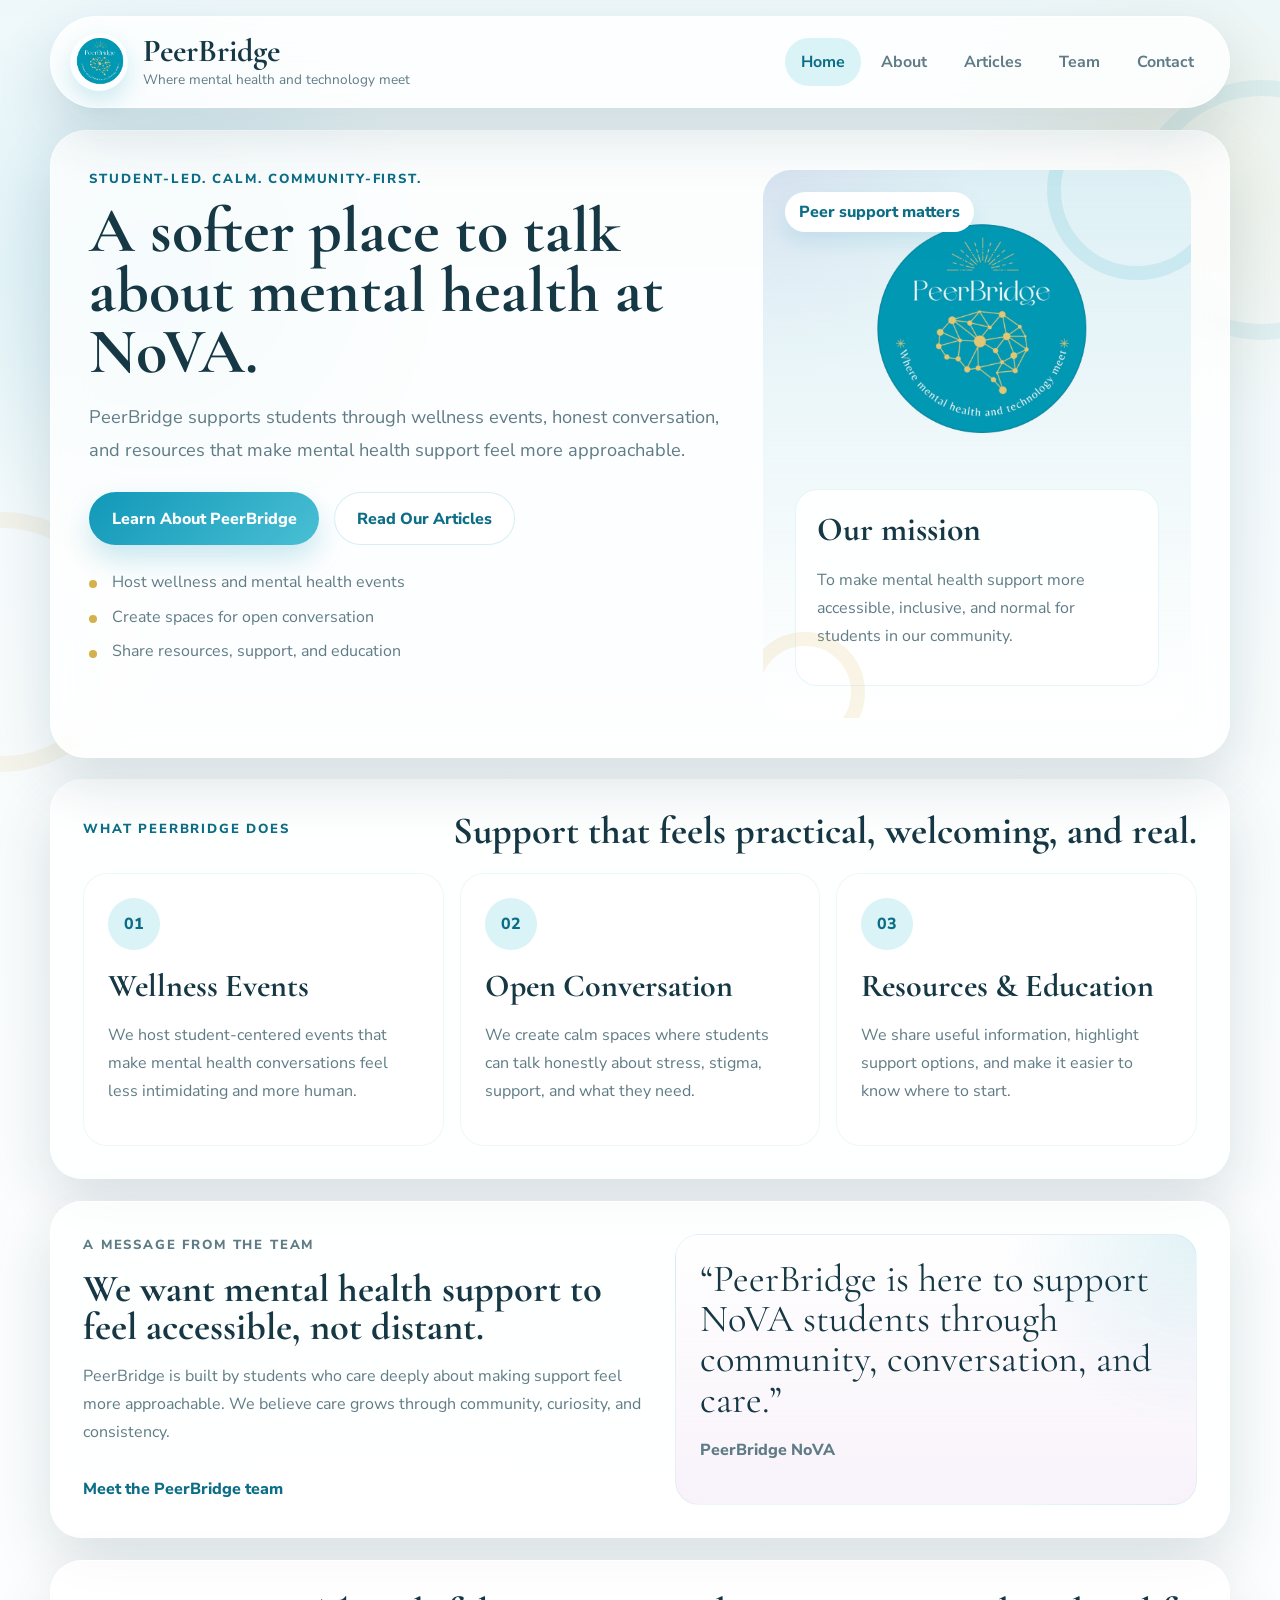
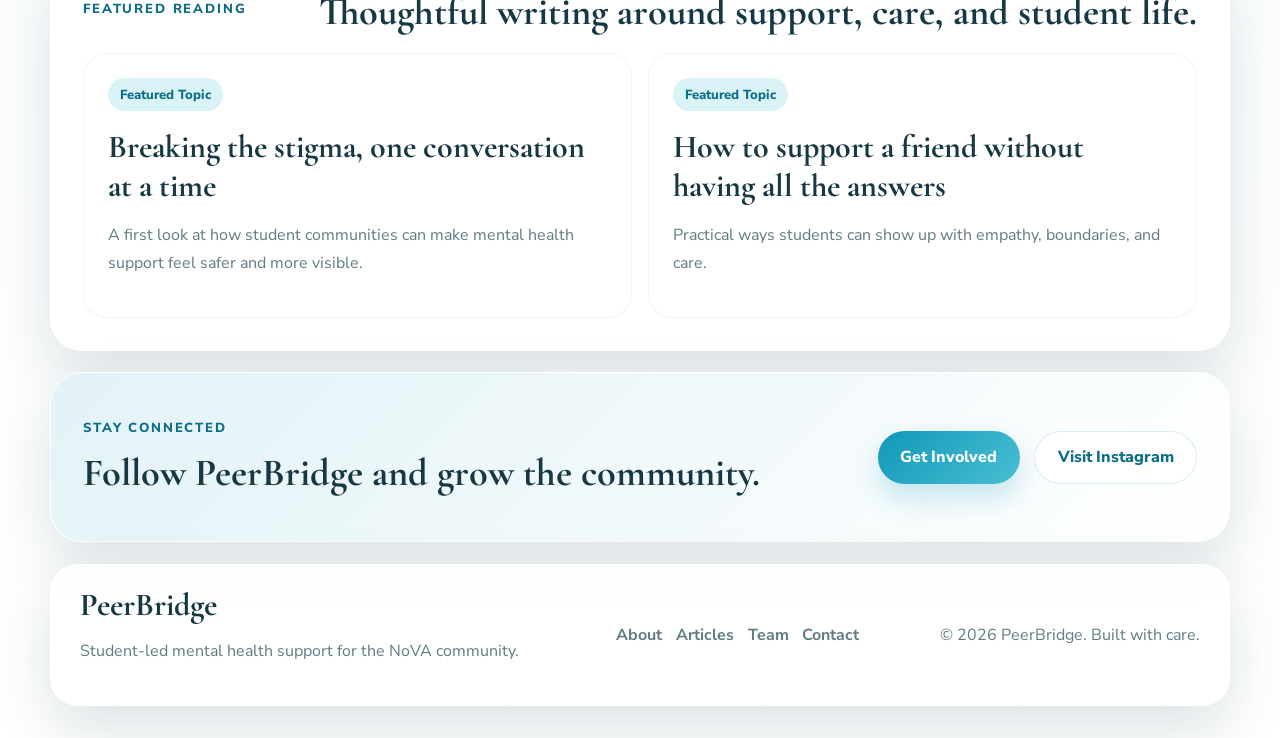
==== index.html @ 62e88b6c "Initial PeerBridge website" ====
<!doctype html>
<html lang="en">
  <head>
    <meta charset="utf-8">
    <meta name="viewport" content="width=device-width, initial-scale=1">
    <title>PeerBridge | Mental Health, Community, and Care</title>
    <meta name="description" content="PeerBridge is a student-led mental health initiative supporting NoVA students through community, conversation, and care.">
    <link rel="preconnect" href="https://fonts.googleapis.com">
    <link rel="preconnect" href="https://fonts.gstatic.com" crossorigin>
    <link href="https://fonts.googleapis.com/css2?family=Cormorant+Garamond:wght@500;600;700&family=Nunito+Sans:wght@400;600;700;800&display=swap" rel="stylesheet">
    <link rel="stylesheet" href="styles.css">
  </head>
  <body>
    <div class="site-shell">
      <header class="site-header">
        <a class="brand" href="index.html">
          <img src="assets/img/peerbridge-logo.png" alt="PeerBridge logo">
          <div>
            <span class="brand-name">PeerBridge</span>
            <span class="brand-tag">Where mental health and technology meet</span>
          </div>
        </a>
        <button class="menu-toggle" type="button" aria-expanded="false" aria-controls="site-nav">
          <span></span>
          <span></span>
          <span></span>
        </button>
        <nav id="site-nav" class="site-nav">
          <a class="active" href="index.html">Home</a>
          <a href="about.html">About</a>
          <a href="articles.html">Articles</a>
          <a href="team.html">Team</a>
          <a href="contact.html">Contact</a>
        </nav>
      </header>

      <main>
        <section class="hero">
          <div class="hero-copy">
            <p class="eyebrow">Student-led. Calm. Community-first.</p>
            <h1>A softer place to talk about mental health at NoVA.</h1>
            <p class="lead">
              PeerBridge supports students through wellness events, honest conversation, and resources
              that make mental health support feel more approachable.
            </p>
            <div class="hero-actions">
              <a class="button button-primary" href="about.html">Learn About PeerBridge</a>
              <a class="button button-secondary" href="articles.html">Read Our Articles</a>
            </div>
            <ul class="hero-highlights">
              <li>Host wellness and mental health events</li>
              <li>Create spaces for open conversation</li>
              <li>Share resources, support, and education</li>
            </ul>
          </div>

          <div class="hero-visual hero-card">
            <div class="visual-badge">Peer support matters</div>
            <img class="hero-logo" src="assets/img/peerbridge-logo.png" alt="PeerBridge logo">
            <div class="mission-card">
              <h2>Our mission</h2>
              <p>To make mental health support more accessible, inclusive, and normal for students in our community.</p>
            </div>
          </div>
        </section>

        <section class="section">
          <div class="section-heading">
            <p class="eyebrow">What PeerBridge does</p>
            <h2>Support that feels practical, welcoming, and real.</h2>
          </div>
          <div class="card-grid three-up">
            <article class="feature-card">
              <div class="feature-icon">01</div>
              <h3>Wellness Events</h3>
              <p>We host student-centered events that make mental health conversations feel less intimidating and more human.</p>
            </article>
            <article class="feature-card">
              <div class="feature-icon">02</div>
              <h3>Open Conversation</h3>
              <p>We create calm spaces where students can talk honestly about stress, stigma, support, and what they need.</p>
            </article>
            <article class="feature-card">
              <div class="feature-icon">03</div>
              <h3>Resources & Education</h3>
              <p>We share useful information, highlight support options, and make it easier to know where to start.</p>
            </article>
          </div>
        </section>

        <section class="section split-section">
          <div class="split-copy">
            <p class="eyebrow">A message from the team</p>
            <h2>We want mental health support to feel accessible, not distant.</h2>
            <p>
              PeerBridge is built by students who care deeply about making support feel more approachable.
              We believe care grows through community, curiosity, and consistency.
            </p>
            <a class="text-link" href="team.html">Meet the PeerBridge team</a>
          </div>
          <div class="quote-card">
            <p class="quote">
              “PeerBridge is here to support NoVA students through community, conversation, and care.”
            </p>
            <p class="quote-credit">PeerBridge NoVA</p>
          </div>
        </section>

        <section class="section">
          <div class="section-heading">
            <p class="eyebrow">Featured reading</p>
            <h2>Thoughtful writing around support, care, and student life.</h2>
          </div>
          <div class="card-grid two-up">
            <article class="article-preview">
              <span class="pill">Featured Topic</span>
              <h3>Breaking the stigma, one conversation at a time</h3>
              <p>A first look at how student communities can make mental health support feel safer and more visible.</p>
            </article>
            <article class="article-preview">
              <span class="pill">Featured Topic</span>
              <h3>How to support a friend without having all the answers</h3>
              <p>Practical ways students can show up with empathy, boundaries, and care.</p>
            </article>
          </div>
        </section>

        <section class="section cta-band">
          <div>
            <p class="eyebrow">Stay connected</p>
            <h2>Follow PeerBridge and grow the community.</h2>
          </div>
          <div class="cta-actions">
            <a class="button button-primary" href="contact.html">Get Involved</a>
            <a class="button button-secondary" href="https://www.instagram.com/peerbridgenova/" target="_blank" rel="noreferrer">Visit Instagram</a>
          </div>
        </section>
      </main>

      <footer class="site-footer">
        <div>
          <span class="brand-name">PeerBridge</span>
          <p>Student-led mental health support for the NoVA community.</p>
        </div>
        <div class="footer-links">
          <a href="about.html">About</a>
          <a href="articles.html">Articles</a>
          <a href="team.html">Team</a>
          <a href="contact.html">Contact</a>
        </div>
        <p class="footer-note">© <span id="year"></span> PeerBridge. Built with care.</p>
      </footer>
    </div>

    <script src="script.js"></script>
  </body>
</html>
---- styles.css ----
:root {
  --bg: #f5fbfd;
  --surface: rgba(255, 255, 255, 0.78);
  --surface-strong: #ffffff;
  --text: #163845;
  --muted: #5f7c86;
  --line: rgba(22, 56, 69, 0.12);
  --primary: #1198b8;
  --primary-deep: #0c6d86;
  --primary-soft: #d9f3f7;
  --gold: #d4b14d;
  --blush: #f5edf8;
  --shadow: 0 24px 60px rgba(14, 59, 74, 0.14);
  --radius: 24px;
  --radius-sm: 16px;
  --max: 1180px;
}

*,
*::before,
*::after {
  box-sizing: border-box;
}

html {
  scroll-behavior: smooth;
}

body {
  margin: 0;
  font-family: "Nunito Sans", sans-serif;
  color: var(--text);
  background:
    radial-gradient(circle at 12% 12%, rgba(17, 152, 184, 0.14), transparent 18rem),
    radial-gradient(circle at 92% 8%, rgba(212, 177, 77, 0.12), transparent 15rem),
    linear-gradient(180deg, #eef8fb 0%, #f9fcfd 34%, #ffffff 100%);
}

body::before,
body::after {
  content: "";
  position: fixed;
  inset: auto;
  width: 260px;
  height: 260px;
  border-radius: 50%;
  border: 16px solid rgba(17, 152, 184, 0.08);
  pointer-events: none;
  z-index: -1;
}

body::before {
  top: 5rem;
  right: -7rem;
}

body::after {
  bottom: 8rem;
  left: -8rem;
  border-color: rgba(212, 177, 77, 0.1);
}

a {
  color: inherit;
  text-decoration: none;
}

img {
  max-width: 100%;
  display: block;
}

.site-shell {
  width: min(calc(100% - 2rem), var(--max));
  margin: 1rem auto 2rem;
}

.site-header,
.site-footer,
.hero,
.feature-card,
.quote-card,
.article-preview,
.article-card,
.team-card,
.contact-panel,
.contact-form,
.stack-card,
.cta-band,
.hero-card {
  backdrop-filter: blur(18px);
}

.site-header {
  position: sticky;
  top: 1rem;
  z-index: 10;
  display: flex;
  align-items: center;
  justify-content: space-between;
  gap: 1.25rem;
  padding: 1rem 1.2rem;
  margin-bottom: 1.4rem;
  background: rgba(255, 255, 255, 0.82);
  border: 1px solid rgba(255, 255, 255, 0.9);
  border-radius: 999px;
  box-shadow: var(--shadow);
}

.brand {
  display: flex;
  align-items: center;
  gap: 0.9rem;
  min-width: 0;
}

.brand img {
  width: 58px;
  height: 58px;
  border-radius: 50%;
  object-fit: cover;
  box-shadow: 0 10px 24px rgba(17, 152, 184, 0.2);
}

.brand-name {
  display: block;
  font-family: "Cormorant Garamond", serif;
  font-size: 2rem;
  font-weight: 700;
  line-height: 1;
}

.brand-tag {
  display: block;
  margin-top: 0.2rem;
  color: var(--muted);
  font-size: 0.85rem;
}

.site-nav {
  display: flex;
  align-items: center;
  gap: 0.3rem;
}

.site-nav a {
  padding: 0.8rem 1rem;
  border-radius: 999px;
  color: var(--muted);
  font-weight: 700;
  transition: 160ms ease;
}

.site-nav a:hover,
.site-nav a.active {
  background: var(--primary-soft);
  color: var(--primary-deep);
}

.menu-toggle {
  display: none;
  width: 50px;
  height: 50px;
  border: none;
  border-radius: 50%;
  background: var(--primary-soft);
  cursor: pointer;
}

.menu-toggle span {
  display: block;
  width: 20px;
  height: 2px;
  margin: 4px auto;
  background: var(--primary-deep);
  border-radius: 999px;
}

.hero,
.page-hero,
.section,
.site-footer {
  background: var(--surface);
  border: 1px solid rgba(255, 255, 255, 0.9);
  box-shadow: var(--shadow);
}

.hero {
  display: grid;
  grid-template-columns: 1.2fr 0.8fr;
  gap: 2rem;
  padding: 2.4rem;
  border-radius: 36px;
}

.hero-copy h1,
.page-hero h1,
.section-heading h2,
.split-copy h2,
.mission-card h2,
.contact-form h2,
.contact-panel h2,
.program-card h2,
.article-card h2,
.quote,
.feature-card h3,
.article-preview h3,
.team-card h2 {
  font-family: "Cormorant Garamond", serif;
}

.hero-copy h1,
.page-hero h1 {
  margin: 0;
  font-size: clamp(3rem, 5vw, 5.7rem);
  line-height: 0.95;
}

.lead {
  max-width: 42rem;
  color: var(--muted);
  font-size: 1.14rem;
  line-height: 1.8;
}

.eyebrow {
  margin: 0 0 0.8rem;
  text-transform: uppercase;
  letter-spacing: 0.14em;
  color: var(--primary-deep);
  font-size: 0.82rem;
  font-weight: 800;
}

.hero-actions,
.cta-actions {
  display: flex;
  flex-wrap: wrap;
  gap: 0.9rem;
  margin: 1.6rem 0;
}

.button {
  display: inline-flex;
  align-items: center;
  justify-content: center;
  gap: 0.5rem;
  min-height: 50px;
  padding: 0.9rem 1.4rem;
  border-radius: 999px;
  font-weight: 800;
  transition: transform 160ms ease, box-shadow 160ms ease, background 160ms ease;
}

.button:hover {
  transform: translateY(-2px);
}

.button-primary {
  background: linear-gradient(135deg, var(--primary) 0%, #49bfd4 100%);
  color: white;
  box-shadow: 0 14px 28px rgba(17, 152, 184, 0.22);
}

.button-secondary {
  background: white;
  color: var(--primary-deep);
  border: 1px solid rgba(17, 152, 184, 0.16);
}

.hero-highlights,
.detail-list,
.contact-list {
  margin: 1.2rem 0 0;
  padding: 0;
  list-style: none;
}

.hero-highlights li,
.detail-list li,
.contact-list li {
  position: relative;
  padding-left: 1.4rem;
  margin-bottom: 0.8rem;
  color: var(--muted);
}

.hero-highlights li::before,
.detail-list li::before,
.contact-list li::before {
  content: "";
  position: absolute;
  left: 0;
  top: 0.6rem;
  width: 8px;
  height: 8px;
  border-radius: 50%;
  background: var(--gold);
}

.hero-card {
  position: relative;
  display: flex;
  flex-direction: column;
  align-items: center;
  justify-content: center;
  gap: 1.5rem;
  padding: 2rem;
  overflow: hidden;
  border-radius: 28px;
  background:
    linear-gradient(180deg, rgba(17, 152, 184, 0.14), rgba(255, 255, 255, 0.75)),
    radial-gradient(circle at top left, rgba(245, 237, 248, 0.9), transparent 13rem),
    var(--surface-strong);
}

.hero-card::before,
.hero-card::after {
  content: "";
  position: absolute;
  border-radius: 999px;
  border: 14px solid rgba(17, 152, 184, 0.12);
}

.hero-card::before {
  width: 180px;
  height: 180px;
  top: -70px;
  right: -36px;
}

.hero-card::after {
  width: 120px;
  height: 120px;
  bottom: -34px;
  left: -18px;
  border-color: rgba(212, 177, 77, 0.14);
}

.hero-logo {
  width: min(280px, 100%);
}

.visual-badge {
  position: absolute;
  top: 1.4rem;
  left: 1.4rem;
  padding: 0.55rem 0.85rem;
  border-radius: 999px;
  background: white;
  color: var(--primary-deep);
  font-weight: 800;
  box-shadow: 0 10px 20px rgba(17, 152, 184, 0.12);
}

.mission-card {
  padding: 1.2rem 1.3rem;
  border-radius: 22px;
  background: rgba(255, 255, 255, 0.88);
  border: 1px solid rgba(17, 152, 184, 0.1);
}

.mission-card h2 {
  margin: 0 0 0.4rem;
  font-size: 2.1rem;
}

.mission-card p,
.feature-card p,
.quote-credit,
.article-card p,
.article-preview p,
.team-card p,
.form-note,
.footer-note,
.site-footer p,
.split-copy p,
.stack-card p,
.contact-panel p {
  color: var(--muted);
  line-height: 1.75;
}

.section,
.page-hero {
  margin-top: 1.35rem;
  padding: 2rem;
  border-radius: 32px;
}

.section-heading {
  display: flex;
  justify-content: space-between;
  gap: 1rem;
  align-items: end;
  margin-bottom: 1.4rem;
}

.section-heading h2,
.split-copy h2 {
  margin: 0;
  font-size: clamp(2.2rem, 3vw, 3.4rem);
  line-height: 1;
}

.card-grid {
  display: grid;
  gap: 1rem;
}

.three-up {
  grid-template-columns: repeat(3, minmax(0, 1fr));
}

.two-up {
  grid-template-columns: repeat(2, minmax(0, 1fr));
}

.feature-card,
.article-preview,
.article-card,
.team-card,
.contact-panel,
.contact-form,
.stack-card,
.quote-card {
  padding: 1.5rem;
  border-radius: 24px;
  background: rgba(255, 255, 255, 0.86);
  border: 1px solid rgba(17, 152, 184, 0.08);
}

.feature-icon,
.team-mark {
  display: inline-flex;
  align-items: center;
  justify-content: center;
  min-width: 52px;
  min-height: 52px;
  padding: 0.4rem 0.8rem;
  border-radius: 999px;
  background: var(--primary-soft);
  color: var(--primary-deep);
  font-weight: 800;
}

.feature-card h3,
.article-preview h3 {
  margin: 1rem 0 0.5rem;
  font-size: 2rem;
}

.split-section {
  display: grid;
  grid-template-columns: 1.05fr 0.95fr;
  gap: 1rem;
  align-items: stretch;
}

.quote-card {
  display: flex;
  flex-direction: column;
  justify-content: center;
  background:
    radial-gradient(circle at top right, rgba(17, 152, 184, 0.12), transparent 12rem),
    linear-gradient(180deg, rgba(255, 255, 255, 0.9), rgba(245, 237, 248, 0.7));
}

.quote {
  margin: 0;
  font-size: clamp(2rem, 3vw, 3.2rem);
  line-height: 1.05;
}

.quote-credit {
  margin-top: 1rem;
  font-weight: 800;
}

.text-link {
  display: inline-flex;
  margin-top: 1rem;
  color: var(--primary-deep);
  font-weight: 800;
}

.pill {
  display: inline-flex;
  padding: 0.45rem 0.75rem;
  border-radius: 999px;
  background: var(--primary-soft);
  color: var(--primary-deep);
  font-size: 0.82rem;
  font-weight: 800;
}

.cta-band {
  display: flex;
  align-items: center;
  justify-content: space-between;
  gap: 1rem;
  background:
    linear-gradient(135deg, rgba(17, 152, 184, 0.12), rgba(255, 255, 255, 0.92)),
    white;
}

.cta-band h2 {
  margin: 0;
  font-family: "Cormorant Garamond", serif;
  font-size: clamp(2rem, 3vw, 3rem);
}

.site-footer {
  display: grid;
  grid-template-columns: 1.1fr 0.9fr auto;
  gap: 1rem;
  align-items: center;
  padding: 1.5rem 1.8rem;
  margin-top: 1.35rem;
  border-radius: 28px;
}

.footer-links {
  display: flex;
  flex-wrap: wrap;
  gap: 0.85rem;
  justify-content: center;
}

.footer-links a {
  color: var(--muted);
  font-weight: 700;
}

.page-main {
  display: grid;
  gap: 0;
}

.info-stack {
  display: grid;
  gap: 1rem;
}

.stack-card h3,
.program-card h2,
.contact-form h2,
.contact-panel h2 {
  margin-top: 0;
  font-family: "Cormorant Garamond", serif;
  font-size: 2rem;
}

.team-grid {
  display: grid;
  grid-template-columns: repeat(2, minmax(0, 1fr));
  gap: 1rem;
}

.team-card h2 {
  margin: 1rem 0 0.3rem;
  font-size: 2.1rem;
}

.team-role {
  margin: 0 0 0.8rem;
  color: var(--primary-deep);
  font-weight: 800;
}

.team-fact {
  margin-top: 1rem;
  padding-top: 1rem;
  border-top: 1px solid var(--line);
  font-weight: 700;
}

.contact-layout {
  display: grid;
  grid-template-columns: 0.95fr 1.05fr;
  gap: 1rem;
}

.contact-form {
  display: grid;
  gap: 1rem;
}

.contact-form label {
  display: grid;
  gap: 0.45rem;
  font-weight: 700;
}

.contact-form input,
.contact-form textarea {
  width: 100%;
  padding: 0.9rem 1rem;
  border: 1px solid rgba(17, 152, 184, 0.18);
  border-radius: 16px;
  font: inherit;
  color: var(--text);
  background: white;
}

.contact-form textarea {
  resize: vertical;
}

.form-success {
  margin: 0;
  padding: 0.95rem 1rem;
  border-radius: 16px;
  background: #ecf9ef;
  color: #1e6d33;
  font-weight: 700;
}

@media (max-width: 980px) {
  .hero,
  .split-section,
  .contact-layout,
  .site-footer {
    grid-template-columns: 1fr;
  }

  .three-up,
  .two-up,
  .team-grid {
    grid-template-columns: 1fr;
  }

  .site-footer {
    text-align: center;
  }
}

@media (max-width: 780px) {
  .site-shell {
    width: min(calc(100% - 1rem), var(--max));
  }

  .site-header {
    border-radius: 30px;
    align-items: flex-start;
    flex-wrap: wrap;
  }

  .menu-toggle {
    display: inline-block;
  }

  .site-nav {
    display: none;
    width: 100%;
    flex-direction: column;
    align-items: stretch;
    padding-top: 0.8rem;
  }

  .site-nav.open {
    display: flex;
  }

  .site-nav a {
    padding: 0.9rem 1rem;
  }

  .hero,
  .section,
  .page-hero,
  .site-footer {
    padding: 1.4rem;
    border-radius: 26px;
  }

  .brand-name {
    font-size: 1.7rem;
  }

  .hero-copy h1,
  .page-hero h1 {
    font-size: clamp(2.4rem, 12vw, 4rem);
  }

  .section-heading {
    align-items: start;
    flex-direction: column;
  }

  .cta-band {
    flex-direction: column;
    align-items: start;
  }
}
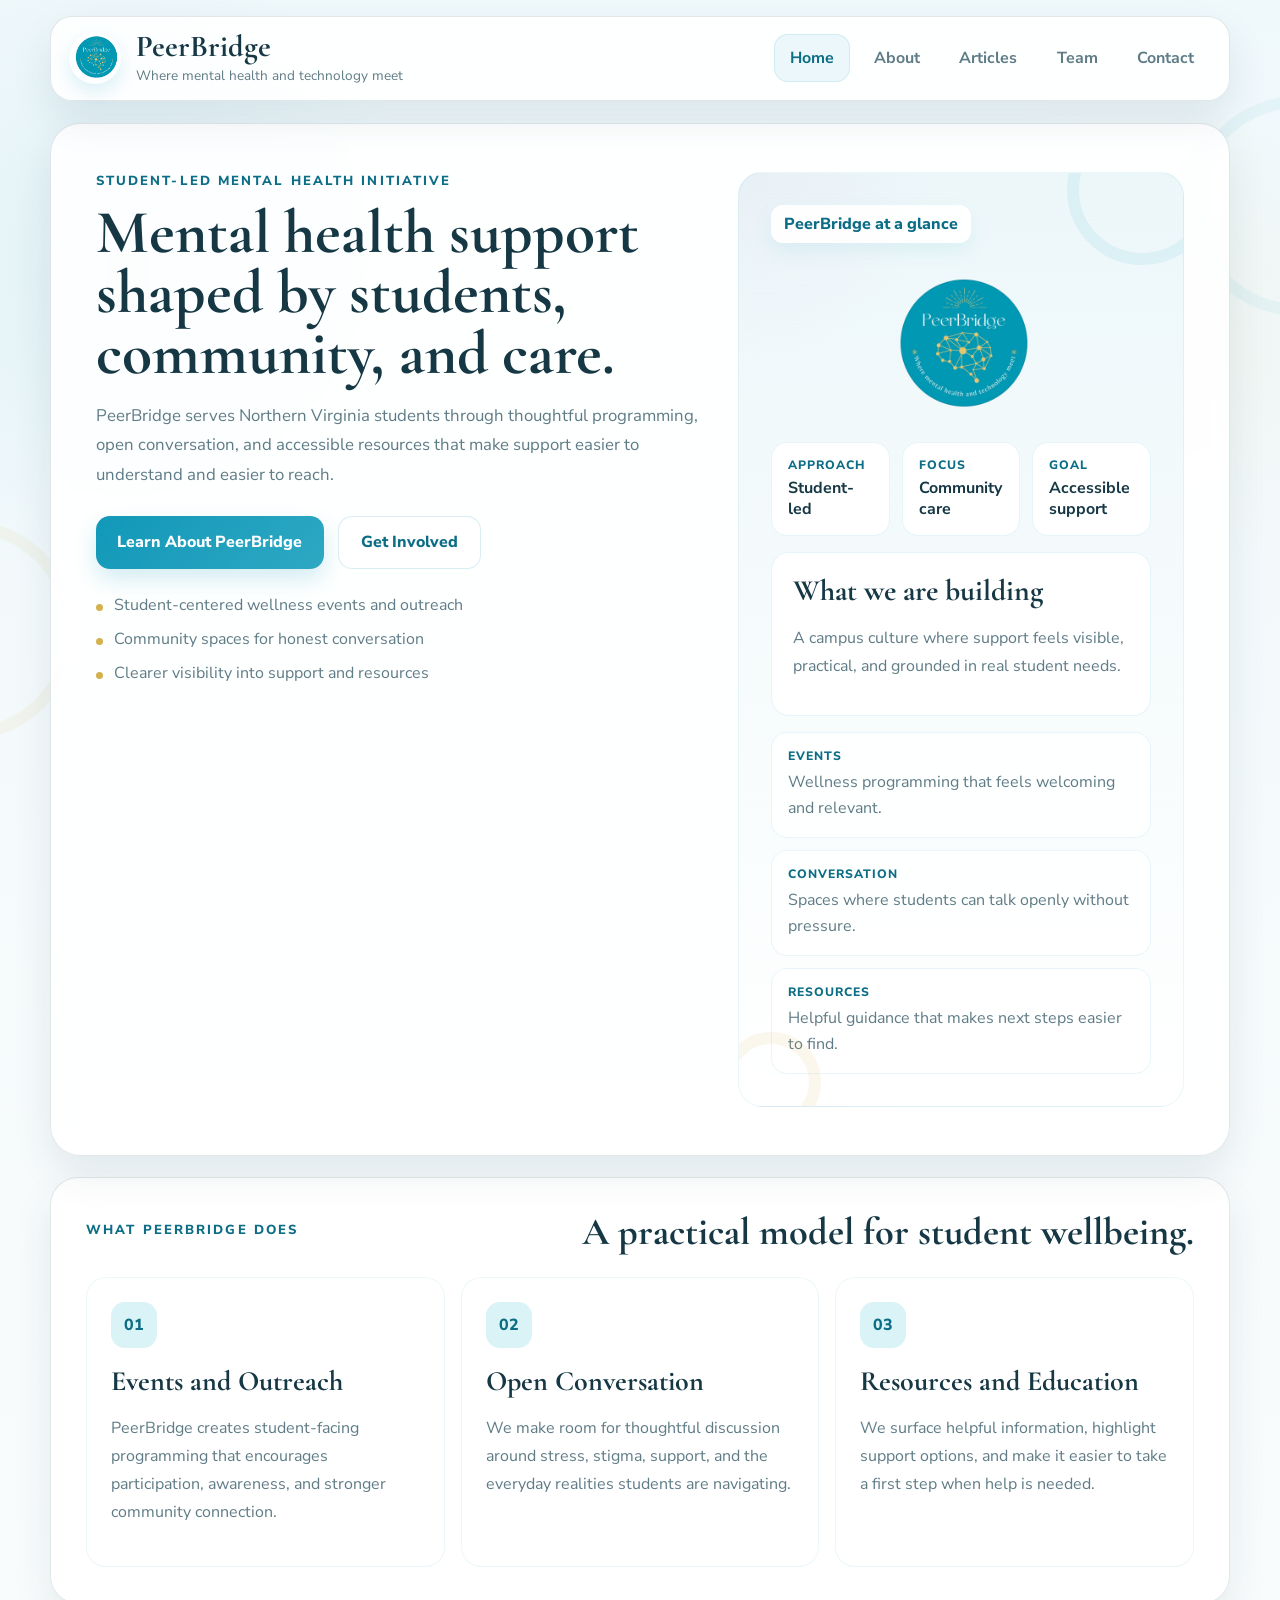
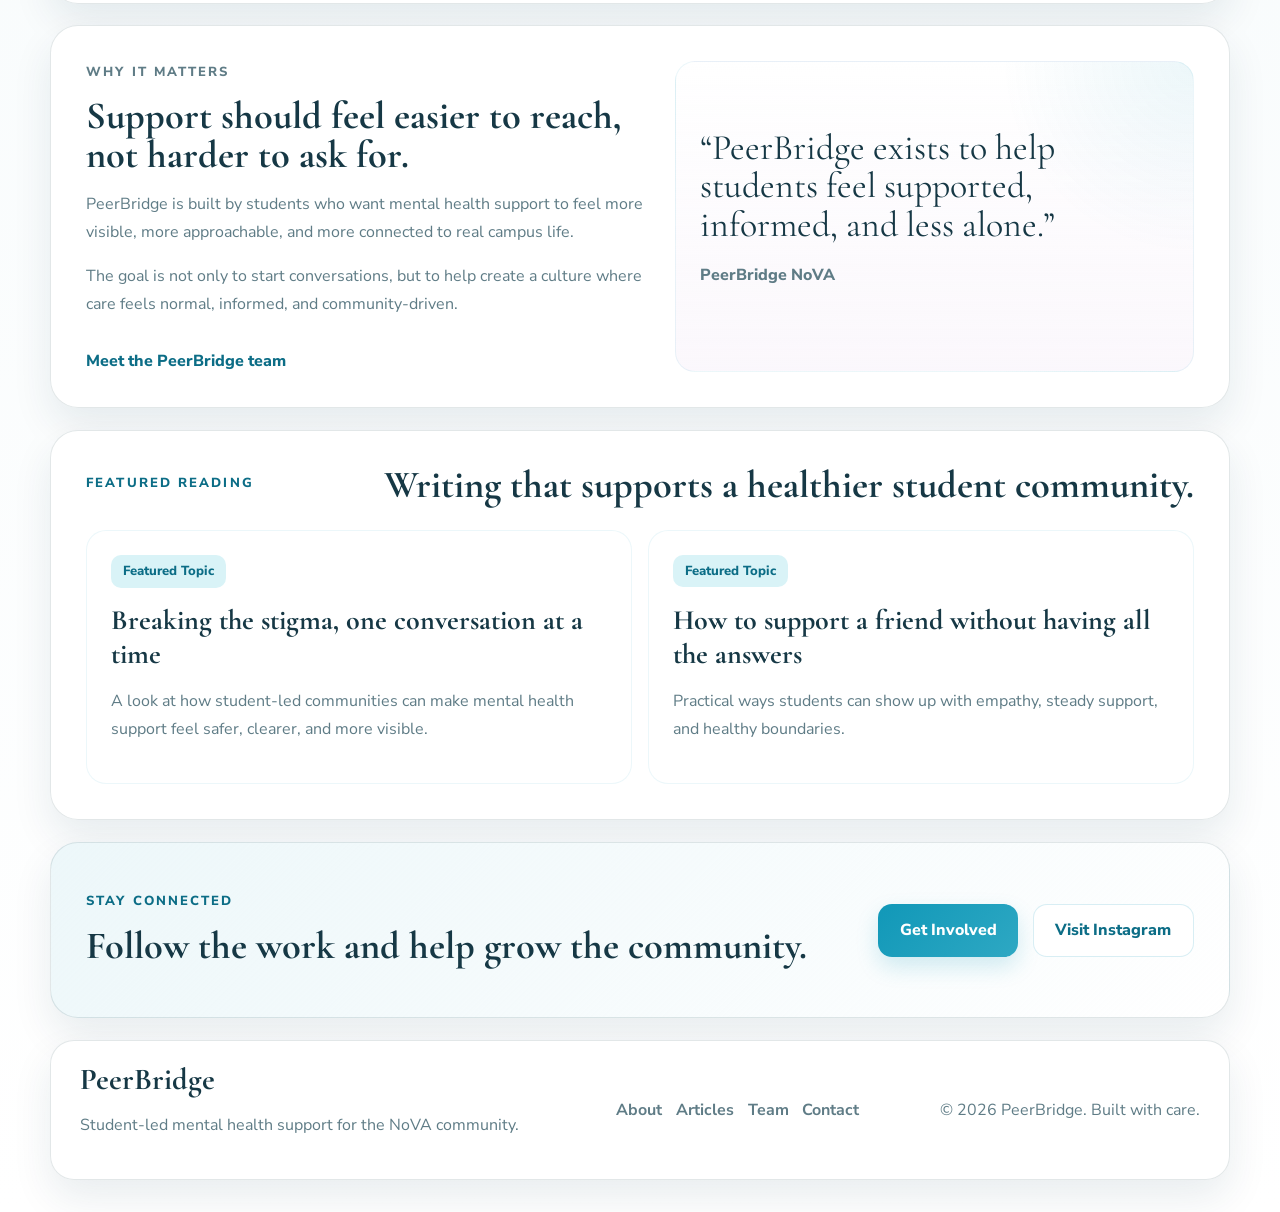
==== commit 3c10be8e: "Refine site visual direction" ====
--- a/index.html
+++ b/index.html
@@ -37,29 +37,57 @@
       <main>
         <section class="hero">
           <div class="hero-copy">
-            <p class="eyebrow">Student-led. Calm. Community-first.</p>
-            <h1>A softer place to talk about mental health at NoVA.</h1>
+            <p class="eyebrow">Student-led mental health initiative</p>
+            <h1>Mental health support shaped by students, community, and care.</h1>
             <p class="lead">
-              PeerBridge supports students through wellness events, honest conversation, and resources
-              that make mental health support feel more approachable.
+              PeerBridge serves Northern Virginia students through thoughtful programming, open conversation,
+              and accessible resources that make support easier to understand and easier to reach.
             </p>
             <div class="hero-actions">
               <a class="button button-primary" href="about.html">Learn About PeerBridge</a>
-              <a class="button button-secondary" href="articles.html">Read Our Articles</a>
+              <a class="button button-secondary" href="contact.html">Get Involved</a>
             </div>
             <ul class="hero-highlights">
-              <li>Host wellness and mental health events</li>
-              <li>Create spaces for open conversation</li>
-              <li>Share resources, support, and education</li>
+              <li>Student-centered wellness events and outreach</li>
+              <li>Community spaces for honest conversation</li>
+              <li>Clearer visibility into support and resources</li>
             </ul>
           </div>
 
           <div class="hero-visual hero-card">
-            <div class="visual-badge">Peer support matters</div>
+            <div class="visual-badge">PeerBridge at a glance</div>
             <img class="hero-logo" src="assets/img/peerbridge-logo.png" alt="PeerBridge logo">
+            <div class="hero-stat-grid">
+              <div class="stat-card">
+                <span class="stat-label">Approach</span>
+                <strong>Student-led</strong>
+              </div>
+              <div class="stat-card">
+                <span class="stat-label">Focus</span>
+                <strong>Community care</strong>
+              </div>
+              <div class="stat-card">
+                <span class="stat-label">Goal</span>
+                <strong>Accessible support</strong>
+              </div>
+            </div>
             <div class="mission-card">
-              <h2>Our mission</h2>
-              <p>To make mental health support more accessible, inclusive, and normal for students in our community.</p>
+              <h2>What we are building</h2>
+              <p>A campus culture where support feels visible, practical, and grounded in real student needs.</p>
+            </div>
+            <div class="focus-list" aria-label="PeerBridge focus areas">
+              <div class="focus-item">
+                <span class="focus-label">Events</span>
+                <p>Wellness programming that feels welcoming and relevant.</p>
+              </div>
+              <div class="focus-item">
+                <span class="focus-label">Conversation</span>
+                <p>Spaces where students can talk openly without pressure.</p>
+              </div>
+              <div class="focus-item">
+                <span class="focus-label">Resources</span>
+                <p>Helpful guidance that makes next steps easier to find.</p>
+              </div>
             </div>
           </div>
         </section>
@@ -67,40 +95,44 @@
         <section class="section">
           <div class="section-heading">
             <p class="eyebrow">What PeerBridge does</p>
-            <h2>Support that feels practical, welcoming, and real.</h2>
+            <h2>A practical model for student wellbeing.</h2>
           </div>
           <div class="card-grid three-up">
             <article class="feature-card">
               <div class="feature-icon">01</div>
-              <h3>Wellness Events</h3>
-              <p>We host student-centered events that make mental health conversations feel less intimidating and more human.</p>
+              <h3>Events and Outreach</h3>
+              <p>PeerBridge creates student-facing programming that encourages participation, awareness, and stronger community connection.</p>
             </article>
             <article class="feature-card">
               <div class="feature-icon">02</div>
               <h3>Open Conversation</h3>
-              <p>We create calm spaces where students can talk honestly about stress, stigma, support, and what they need.</p>
+              <p>We make room for thoughtful discussion around stress, stigma, support, and the everyday realities students are navigating.</p>
             </article>
             <article class="feature-card">
               <div class="feature-icon">03</div>
-              <h3>Resources & Education</h3>
-              <p>We share useful information, highlight support options, and make it easier to know where to start.</p>
+              <h3>Resources and Education</h3>
+              <p>We surface helpful information, highlight support options, and make it easier to take a first step when help is needed.</p>
             </article>
           </div>
         </section>
 
         <section class="section split-section">
           <div class="split-copy">
-            <p class="eyebrow">A message from the team</p>
-            <h2>We want mental health support to feel accessible, not distant.</h2>
+            <p class="eyebrow">Why it matters</p>
+            <h2>Support should feel easier to reach, not harder to ask for.</h2>
             <p>
-              PeerBridge is built by students who care deeply about making support feel more approachable.
-              We believe care grows through community, curiosity, and consistency.
+              PeerBridge is built by students who want mental health support to feel more visible, more approachable,
+              and more connected to real campus life.
+            </p>
+            <p>
+              The goal is not only to start conversations, but to help create a culture where care feels normal,
+              informed, and community-driven.
             </p>
             <a class="text-link" href="team.html">Meet the PeerBridge team</a>
           </div>
           <div class="quote-card">
             <p class="quote">
-              “PeerBridge is here to support NoVA students through community, conversation, and care.”
+              “PeerBridge exists to help students feel supported, informed, and less alone.”
             </p>
             <p class="quote-credit">PeerBridge NoVA</p>
           </div>
@@ -109,18 +141,18 @@
         <section class="section">
           <div class="section-heading">
             <p class="eyebrow">Featured reading</p>
-            <h2>Thoughtful writing around support, care, and student life.</h2>
+            <h2>Writing that supports a healthier student community.</h2>
           </div>
           <div class="card-grid two-up">
             <article class="article-preview">
               <span class="pill">Featured Topic</span>
               <h3>Breaking the stigma, one conversation at a time</h3>
-              <p>A first look at how student communities can make mental health support feel safer and more visible.</p>
+              <p>A look at how student-led communities can make mental health support feel safer, clearer, and more visible.</p>
             </article>
             <article class="article-preview">
               <span class="pill">Featured Topic</span>
               <h3>How to support a friend without having all the answers</h3>
-              <p>Practical ways students can show up with empathy, boundaries, and care.</p>
+              <p>Practical ways students can show up with empathy, steady support, and healthy boundaries.</p>
             </article>
           </div>
         </section>
@@ -128,7 +160,7 @@
         <section class="section cta-band">
           <div>
             <p class="eyebrow">Stay connected</p>
-            <h2>Follow PeerBridge and grow the community.</h2>
+            <h2>Follow the work and help grow the community.</h2>
           </div>
           <div class="cta-actions">
             <a class="button button-primary" href="contact.html">Get Involved</a>
--- a/styles.css
+++ b/styles.css
@@ -1,6 +1,6 @@
 :root {
   --bg: #f5fbfd;
-  --surface: rgba(255, 255, 255, 0.78);
+  --surface: rgba(255, 255, 255, 0.9);
   --surface-strong: #ffffff;
   --text: #163845;
   --muted: #5f7c86;
@@ -10,9 +10,9 @@
   --primary-soft: #d9f3f7;
   --gold: #d4b14d;
   --blush: #f5edf8;
-  --shadow: 0 24px 60px rgba(14, 59, 74, 0.14);
-  --radius: 24px;
-  --radius-sm: 16px;
+  --shadow: 0 18px 40px rgba(14, 59, 74, 0.09);
+  --radius: 20px;
+  --radius-sm: 14px;
   --max: 1180px;
 }
 
@@ -31,9 +31,9 @@
   font-family: "Nunito Sans", sans-serif;
   color: var(--text);
   background:
-    radial-gradient(circle at 12% 12%, rgba(17, 152, 184, 0.14), transparent 18rem),
-    radial-gradient(circle at 92% 8%, rgba(212, 177, 77, 0.12), transparent 15rem),
-    linear-gradient(180deg, #eef8fb 0%, #f9fcfd 34%, #ffffff 100%);
+    radial-gradient(circle at 10% 10%, rgba(17, 152, 184, 0.08), transparent 20rem),
+    radial-gradient(circle at 88% 12%, rgba(212, 177, 77, 0.08), transparent 16rem),
+    linear-gradient(180deg, #eff8fb 0%, #f7fbfc 42%, #ffffff 100%);
 }
 
 body::before,
@@ -41,23 +41,23 @@
   content: "";
   position: fixed;
   inset: auto;
-  width: 260px;
-  height: 260px;
+  width: 220px;
+  height: 220px;
   border-radius: 50%;
-  border: 16px solid rgba(17, 152, 184, 0.08);
+  border: 12px solid rgba(17, 152, 184, 0.05);
   pointer-events: none;
   z-index: -1;
 }
 
 body::before {
-  top: 5rem;
-  right: -7rem;
+  top: 6rem;
+  right: -8rem;
 }
 
 body::after {
-  bottom: 8rem;
-  left: -8rem;
-  border-color: rgba(212, 177, 77, 0.1);
+  bottom: 10rem;
+  left: -9rem;
+  border-color: rgba(212, 177, 77, 0.08);
 }
 
 a {
@@ -88,7 +88,7 @@
 .stack-card,
 .cta-band,
 .hero-card {
-  backdrop-filter: blur(18px);
+  backdrop-filter: blur(10px);
 }
 
 .site-header {
@@ -99,11 +99,11 @@
   align-items: center;
   justify-content: space-between;
   gap: 1.25rem;
-  padding: 1rem 1.2rem;
+  padding: 0.95rem 1.15rem;
   margin-bottom: 1.4rem;
-  background: rgba(255, 255, 255, 0.82);
-  border: 1px solid rgba(255, 255, 255, 0.9);
-  border-radius: 999px;
+  background: rgba(255, 255, 255, 0.9);
+  border: 1px solid var(--line);
+  border-radius: 22px;
   box-shadow: var(--shadow);
 }
 
@@ -115,17 +115,17 @@
 }
 
 .brand img {
-  width: 58px;
-  height: 58px;
+  width: 52px;
+  height: 52px;
   border-radius: 50%;
   object-fit: cover;
-  box-shadow: 0 10px 24px rgba(17, 152, 184, 0.2);
+  box-shadow: 0 8px 18px rgba(17, 152, 184, 0.14);
 }
 
 .brand-name {
   display: block;
   font-family: "Cormorant Garamond", serif;
-  font-size: 2rem;
+  font-size: 1.9rem;
   font-weight: 700;
   line-height: 1;
 }
@@ -140,12 +140,13 @@
 .site-nav {
   display: flex;
   align-items: center;
-  gap: 0.3rem;
+  gap: 0.45rem;
 }
 
 .site-nav a {
-  padding: 0.8rem 1rem;
-  border-radius: 999px;
+  padding: 0.75rem 0.95rem;
+  border: 1px solid transparent;
+  border-radius: 14px;
   color: var(--muted);
   font-weight: 700;
   transition: 160ms ease;
@@ -153,7 +154,8 @@
 
 .site-nav a:hover,
 .site-nav a.active {
-  background: var(--primary-soft);
+  background: rgba(17, 152, 184, 0.08);
+  border-color: rgba(17, 152, 184, 0.12);
   color: var(--primary-deep);
 }
 
@@ -162,7 +164,7 @@
   width: 50px;
   height: 50px;
   border: none;
-  border-radius: 50%;
+  border-radius: 14px;
   background: var(--primary-soft);
   cursor: pointer;
 }
@@ -181,16 +183,16 @@
 .section,
 .site-footer {
   background: var(--surface);
-  border: 1px solid rgba(255, 255, 255, 0.9);
+  border: 1px solid var(--line);
   box-shadow: var(--shadow);
 }
 
 .hero {
   display: grid;
-  grid-template-columns: 1.2fr 0.8fr;
-  gap: 2rem;
-  padding: 2.4rem;
-  border-radius: 36px;
+  grid-template-columns: 1.15fr 0.85fr;
+  gap: 2.4rem;
+  padding: 3rem 2.8rem;
+  border-radius: 30px;
 }
 
 .hero-copy h1,
@@ -212,21 +214,21 @@
 .hero-copy h1,
 .page-hero h1 {
   margin: 0;
-  font-size: clamp(3rem, 5vw, 5.7rem);
-  line-height: 0.95;
+  font-size: clamp(2.9rem, 4.8vw, 5.2rem);
+  line-height: 0.98;
 }
 
 .lead {
   max-width: 42rem;
   color: var(--muted);
-  font-size: 1.14rem;
-  line-height: 1.8;
+  font-size: 1.05rem;
+  line-height: 1.78;
 }
 
 .eyebrow {
   margin: 0 0 0.8rem;
   text-transform: uppercase;
-  letter-spacing: 0.14em;
+  letter-spacing: 0.16em;
   color: var(--primary-deep);
   font-size: 0.82rem;
   font-weight: 800;
@@ -245,25 +247,25 @@
   align-items: center;
   justify-content: center;
   gap: 0.5rem;
-  min-height: 50px;
-  padding: 0.9rem 1.4rem;
-  border-radius: 999px;
+  min-height: 48px;
+  padding: 0.9rem 1.35rem;
+  border-radius: 14px;
   font-weight: 800;
   transition: transform 160ms ease, box-shadow 160ms ease, background 160ms ease;
 }
 
 .button:hover {
-  transform: translateY(-2px);
+  transform: translateY(-1px);
 }
 
 .button-primary {
-  background: linear-gradient(135deg, var(--primary) 0%, #49bfd4 100%);
+  background: linear-gradient(135deg, #1198b8 0%, #2ea8c3 100%);
   color: white;
-  box-shadow: 0 14px 28px rgba(17, 152, 184, 0.22);
+  box-shadow: 0 10px 22px rgba(17, 152, 184, 0.18);
 }
 
 .button-secondary {
-  background: white;
+  background: rgba(255, 255, 255, 0.92);
   color: var(--primary-deep);
   border: 1px solid rgba(17, 152, 184, 0.16);
 }
@@ -280,8 +282,8 @@
 .detail-list li,
 .contact-list li {
   position: relative;
-  padding-left: 1.4rem;
-  margin-bottom: 0.8rem;
+  padding-left: 1.15rem;
+  margin-bottom: 0.75rem;
   color: var(--muted);
 }
 
@@ -292,9 +294,9 @@
   position: absolute;
   left: 0;
   top: 0.6rem;
-  width: 8px;
-  height: 8px;
-  border-radius: 50%;
+  width: 7px;
+  height: 7px;
+  border-radius: 999px;
   background: var(--gold);
 }
 
@@ -302,16 +304,17 @@
   position: relative;
   display: flex;
   flex-direction: column;
-  align-items: center;
+  align-items: stretch;
   justify-content: center;
-  gap: 1.5rem;
+  gap: 1rem;
   padding: 2rem;
   overflow: hidden;
-  border-radius: 28px;
+  border-radius: 24px;
   background:
-    linear-gradient(180deg, rgba(17, 152, 184, 0.14), rgba(255, 255, 255, 0.75)),
-    radial-gradient(circle at top left, rgba(245, 237, 248, 0.9), transparent 13rem),
+    linear-gradient(180deg, rgba(17, 152, 184, 0.08), rgba(255, 255, 255, 0.92)),
+    radial-gradient(circle at top left, rgba(245, 237, 248, 0.45), transparent 12rem),
     var(--surface-strong);
+  border: 1px solid rgba(17, 152, 184, 0.08);
 }
 
 .hero-card::before,
@@ -319,50 +322,98 @@
   content: "";
   position: absolute;
   border-radius: 999px;
-  border: 14px solid rgba(17, 152, 184, 0.12);
+  border: 12px solid rgba(17, 152, 184, 0.08);
 }
 
 .hero-card::before {
-  width: 180px;
-  height: 180px;
-  top: -70px;
-  right: -36px;
+  width: 150px;
+  height: 150px;
+  top: -58px;
+  right: -34px;
 }
 
 .hero-card::after {
-  width: 120px;
-  height: 120px;
-  bottom: -34px;
+  width: 100px;
+  height: 100px;
+  bottom: -26px;
   left: -18px;
-  border-color: rgba(212, 177, 77, 0.14);
+  border-color: rgba(212, 177, 77, 0.1);
 }
 
 .hero-logo {
-  width: min(280px, 100%);
+  width: min(170px, 100%);
+  margin-top: 0.4rem;
+  align-self: center;
 }
 
 .visual-badge {
-  position: absolute;
-  top: 1.4rem;
-  left: 1.4rem;
-  padding: 0.55rem 0.85rem;
-  border-radius: 999px;
-  background: white;
-  color: var(--primary-deep);
-  font-weight: 800;
-  box-shadow: 0 10px 20px rgba(17, 152, 184, 0.12);
+  align-self: flex-start;
+  padding: 0.5rem 0.8rem;
+  border-radius: 12px;
+  background: rgba(255, 255, 255, 0.95);
+  color: var(--primary-deep);
+  font-weight: 800;
+  box-shadow: 0 8px 20px rgba(17, 152, 184, 0.08);
 }
 
 .mission-card {
   padding: 1.2rem 1.3rem;
-  border-radius: 22px;
-  background: rgba(255, 255, 255, 0.88);
+  border-radius: 18px;
+  background: rgba(255, 255, 255, 0.94);
   border: 1px solid rgba(17, 152, 184, 0.1);
 }
 
 .mission-card h2 {
   margin: 0 0 0.4rem;
-  font-size: 2.1rem;
+  font-size: 1.85rem;
+}
+
+.hero-stat-grid {
+  display: grid;
+  grid-template-columns: repeat(3, minmax(0, 1fr));
+  gap: 0.75rem;
+}
+
+.stat-card {
+  padding: 0.9rem 1rem;
+  border-radius: 16px;
+  background: rgba(255, 255, 255, 0.94);
+  border: 1px solid rgba(17, 152, 184, 0.1);
+}
+
+.stat-card strong {
+  display: block;
+  font-size: 1rem;
+  line-height: 1.35;
+}
+
+.stat-label,
+.focus-label {
+  display: block;
+  margin-bottom: 0.3rem;
+  color: var(--primary-deep);
+  font-size: 0.76rem;
+  font-weight: 800;
+  letter-spacing: 0.08em;
+  text-transform: uppercase;
+}
+
+.focus-list {
+  display: grid;
+  gap: 0.75rem;
+}
+
+.focus-item {
+  padding: 0.95rem 1rem;
+  border-radius: 16px;
+  border: 1px solid rgba(17, 152, 184, 0.09);
+  background: rgba(255, 255, 255, 0.8);
+}
+
+.focus-item p {
+  margin: 0;
+  color: var(--muted);
+  line-height: 1.65;
 }
 
 .mission-card p,
@@ -384,8 +435,8 @@
 .section,
 .page-hero {
   margin-top: 1.35rem;
-  padding: 2rem;
-  border-radius: 32px;
+  padding: 2.2rem;
+  border-radius: 28px;
 }
 
 .section-heading {
@@ -393,7 +444,7 @@
   justify-content: space-between;
   gap: 1rem;
   align-items: end;
-  margin-bottom: 1.4rem;
+  margin-bottom: 1.6rem;
 }
 
 .section-heading h2,
@@ -425,8 +476,8 @@
 .stack-card,
 .quote-card {
   padding: 1.5rem;
-  border-radius: 24px;
-  background: rgba(255, 255, 255, 0.86);
+  border-radius: 20px;
+  background: rgba(255, 255, 255, 0.94);
   border: 1px solid rgba(17, 152, 184, 0.08);
 }
 
@@ -435,10 +486,10 @@
   display: inline-flex;
   align-items: center;
   justify-content: center;
-  min-width: 52px;
-  min-height: 52px;
+  min-width: 46px;
+  min-height: 46px;
   padding: 0.4rem 0.8rem;
-  border-radius: 999px;
+  border-radius: 14px;
   background: var(--primary-soft);
   color: var(--primary-deep);
   font-weight: 800;
@@ -447,7 +498,7 @@
 .feature-card h3,
 .article-preview h3 {
   margin: 1rem 0 0.5rem;
-  font-size: 2rem;
+  font-size: 1.75rem;
 }
 
 .split-section {
@@ -462,14 +513,14 @@
   flex-direction: column;
   justify-content: center;
   background:
-    radial-gradient(circle at top right, rgba(17, 152, 184, 0.12), transparent 12rem),
-    linear-gradient(180deg, rgba(255, 255, 255, 0.9), rgba(245, 237, 248, 0.7));
+    radial-gradient(circle at top right, rgba(17, 152, 184, 0.08), transparent 12rem),
+    linear-gradient(180deg, rgba(255, 255, 255, 0.96), rgba(245, 237, 248, 0.42));
 }
 
 .quote {
   margin: 0;
-  font-size: clamp(2rem, 3vw, 3.2rem);
-  line-height: 1.05;
+  font-size: clamp(1.9rem, 2.8vw, 2.8rem);
+  line-height: 1.08;
 }
 
 .quote-credit {
@@ -487,7 +538,7 @@
 .pill {
   display: inline-flex;
   padding: 0.45rem 0.75rem;
-  border-radius: 999px;
+  border-radius: 10px;
   background: var(--primary-soft);
   color: var(--primary-deep);
   font-size: 0.82rem;
@@ -500,7 +551,7 @@
   justify-content: space-between;
   gap: 1rem;
   background:
-    linear-gradient(135deg, rgba(17, 152, 184, 0.12), rgba(255, 255, 255, 0.92)),
+    linear-gradient(135deg, rgba(17, 152, 184, 0.08), rgba(255, 255, 255, 0.96)),
     white;
 }
 
@@ -517,7 +568,7 @@
   align-items: center;
   padding: 1.5rem 1.8rem;
   margin-top: 1.35rem;
-  border-radius: 28px;
+  border-radius: 24px;
 }
 
 .footer-links {
@@ -559,7 +610,7 @@
 
 .team-card h2 {
   margin: 1rem 0 0.3rem;
-  font-size: 2.1rem;
+  font-size: 1.9rem;
 }
 
 .team-role {
@@ -597,10 +648,17 @@
   width: 100%;
   padding: 0.9rem 1rem;
   border: 1px solid rgba(17, 152, 184, 0.18);
-  border-radius: 16px;
+  border-radius: 12px;
   font: inherit;
   color: var(--text);
   background: white;
+}
+
+.contact-form input:focus,
+.contact-form textarea:focus {
+  outline: none;
+  border-color: rgba(17, 152, 184, 0.42);
+  box-shadow: 0 0 0 4px rgba(17, 152, 184, 0.1);
 }
 
 .contact-form textarea {
@@ -630,6 +688,10 @@
     grid-template-columns: 1fr;
   }
 
+  .hero-stat-grid {
+    grid-template-columns: 1fr;
+  }
+
   .site-footer {
     text-align: center;
   }
@@ -641,7 +703,7 @@
   }
 
   .site-header {
-    border-radius: 30px;
+    border-radius: 22px;
     align-items: flex-start;
     flex-wrap: wrap;
   }
@@ -671,7 +733,7 @@
   .page-hero,
   .site-footer {
     padding: 1.4rem;
-    border-radius: 26px;
+    border-radius: 22px;
   }
 
   .brand-name {
